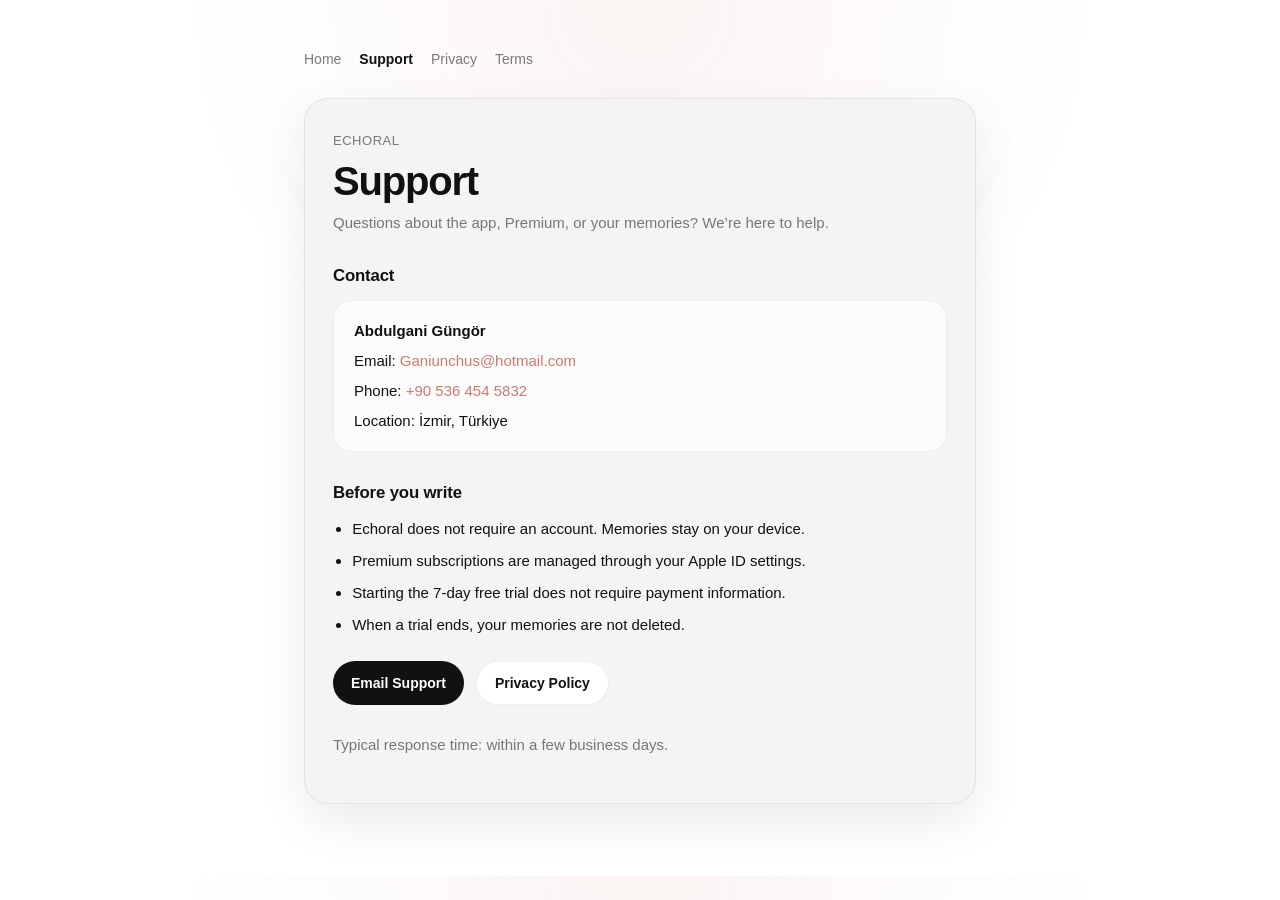
==== support.html @ ea6c5ae4 "Add Echoral legal and support pages" ====
<!DOCTYPE html>
<html lang="en">
<head>
  <meta charset="utf-8">
  <meta name="viewport" content="width=device-width, initial-scale=1">
  <title>Echoral Support</title>
  <meta name="description" content="Contact Echoral support for help with the app.">
  <link rel="stylesheet" href="style.css">
</head>
<body>
  <main class="wrap">
    <nav class="site-nav" aria-label="Legal">
      <a href="index.html">Home</a>
      <a href="support.html" aria-current="page">Support</a>
      <a href="privacy.html">Privacy</a>
      <a href="terms.html">Terms</a>
    </nav>

    <article class="card">
      <p class="eyebrow">Echoral</p>
      <h1>Support</h1>
      <p class="lede">Questions about the app, Premium, or your memories? We’re here to help.</p>

      <h2>Contact</h2>
      <div class="contact-block">
        <p><strong>Abdulgani Güngör</strong></p>
        <p>Email: <a href="mailto:Ganiunchus@hotmail.com">Ganiunchus@hotmail.com</a></p>
        <p>Phone: <a href="tel:+905364545832">+90 536 454 5832</a></p>
        <p>Location: İzmir, Türkiye</p>
      </div>

      <h2>Before you write</h2>
      <ul>
        <li>Echoral does not require an account. Memories stay on your device.</li>
        <li>Premium subscriptions are managed through your Apple ID settings.</li>
        <li>Starting the 7-day free trial does not require payment information.</li>
        <li>When a trial ends, your memories are not deleted.</li>
      </ul>

      <div class="actions">
        <a class="button" href="mailto:Ganiunchus@hotmail.com">Email Support</a>
        <a class="button secondary" href="privacy.html">Privacy Policy</a>
      </div>

      <footer>
        <p>Typical response time: within a few business days.</p>
      </footer>
    </article>
  </main>
</body>
</html>
---- style.css ----
:root {
  --ink: #111111;
  --muted: rgba(17, 17, 17, 0.55);
  --paper: #f5f4f2;
  --coral: #c97b6e;
  --white: #ffffff;
  --border: rgba(17, 17, 17, 0.07);
  --shadow: 0 18px 48px rgba(17, 17, 17, 0.08);
  --max: 720px;
}

* {
  box-sizing: border-box;
}

html {
  -webkit-text-size-adjust: 100%;
}

body {
  margin: 0;
  color: var(--ink);
  background:
    radial-gradient(circle at top, rgba(201, 123, 110, 0.08), transparent 42%),
    var(--white);
  font-family: -apple-system, BlinkMacSystemFont, "SF Pro Text", "Segoe UI", sans-serif;
  line-height: 1.6;
}

a {
  color: var(--coral);
  text-decoration: none;
}

a:hover {
  text-decoration: underline;
}

.wrap {
  max-width: var(--max);
  margin: 0 auto;
  padding: 48px 24px 72px;
}

.card {
  background: var(--paper);
  border: 1px solid var(--border);
  border-radius: 24px;
  box-shadow: var(--shadow);
  padding: 32px 28px;
}

.eyebrow {
  color: var(--muted);
  font-size: 13px;
  letter-spacing: 0.04em;
  text-transform: uppercase;
  margin: 0 0 8px;
}

h1 {
  margin: 0 0 8px;
  font-size: clamp(2rem, 5vw, 2.5rem);
  line-height: 1.08;
  letter-spacing: -0.03em;
}

.lede,
.meta {
  color: var(--muted);
  font-size: 15px;
}

.meta {
  margin: 0 0 28px;
}

nav.site-nav {
  display: flex;
  flex-wrap: wrap;
  gap: 12px 18px;
  margin-bottom: 28px;
  font-size: 14px;
}

nav.site-nav a {
  color: var(--muted);
}

nav.site-nav a[aria-current="page"] {
  color: var(--ink);
  font-weight: 600;
  text-decoration: none;
}

h2 {
  margin: 28px 0 10px;
  font-size: 1.05rem;
  letter-spacing: -0.01em;
}

p,
ul {
  margin: 0 0 14px;
  font-size: 15px;
}

ul {
  padding-left: 1.2rem;
}

li {
  margin-bottom: 8px;
}

.contact-block {
  margin-top: 8px;
  padding: 18px 20px;
  border-radius: 18px;
  background: rgba(255, 255, 255, 0.72);
  border: 1px solid var(--border);
}

.contact-block p {
  margin: 0 0 6px;
}

.contact-block p:last-child {
  margin-bottom: 0;
}

.actions {
  display: flex;
  flex-wrap: wrap;
  gap: 12px;
  margin-top: 24px;
}

.button {
  display: inline-flex;
  align-items: center;
  justify-content: center;
  min-height: 44px;
  padding: 0 18px;
  border-radius: 999px;
  background: var(--ink);
  color: var(--white);
  font-size: 14px;
  font-weight: 600;
  text-decoration: none;
}

.button.secondary {
  background: var(--white);
  color: var(--ink);
  border: 1px solid var(--border);
}

footer {
  margin-top: 28px;
  color: var(--muted);
  font-size: 13px;
}

@media (max-width: 640px) {
  .wrap {
    padding: 32px 18px 56px;
  }

  .card {
    padding: 24px 20px;
  }
}
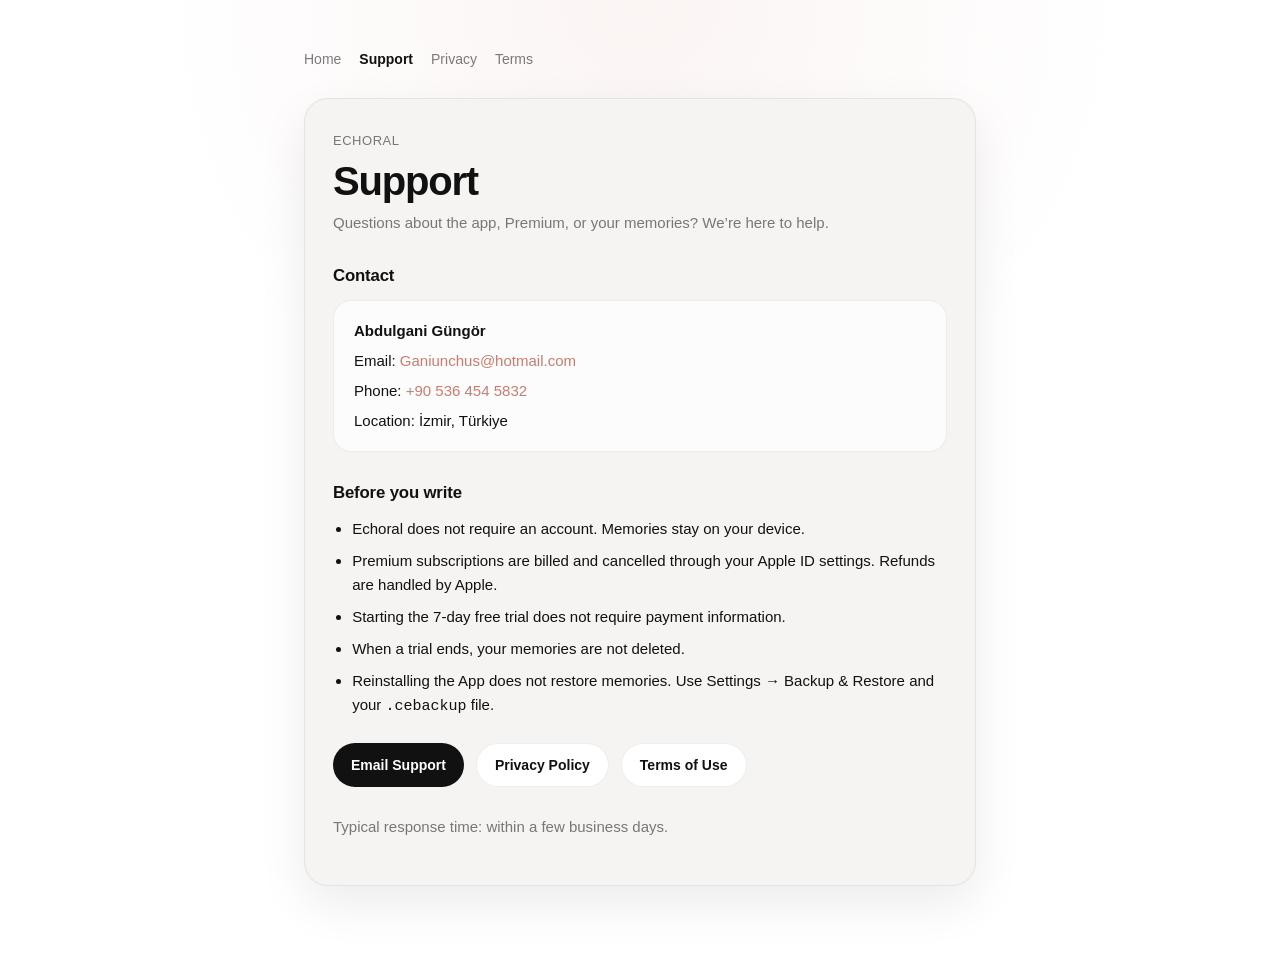
==== commit 4256961e: "Update Echoral privacy, terms, and support pages for App Store URLs. Co-authored-by: Cursor <cursora" ====
--- a/support.html
+++ b/support.html
@@ -32,14 +32,16 @@
       <h2>Before you write</h2>
       <ul>
         <li>Echoral does not require an account. Memories stay on your device.</li>
-        <li>Premium subscriptions are managed through your Apple ID settings.</li>
+        <li>Premium subscriptions are billed and cancelled through your Apple ID settings. Refunds are handled by Apple.</li>
         <li>Starting the 7-day free trial does not require payment information.</li>
         <li>When a trial ends, your memories are not deleted.</li>
+        <li>Reinstalling the App does not restore memories. Use Settings → Backup &amp; Restore and your <code>.cebackup</code> file.</li>
       </ul>
 
       <div class="actions">
         <a class="button" href="mailto:Ganiunchus@hotmail.com">Email Support</a>
         <a class="button secondary" href="privacy.html">Privacy Policy</a>
+        <a class="button secondary" href="terms.html">Terms of Use</a>
       </div>
 
       <footer>
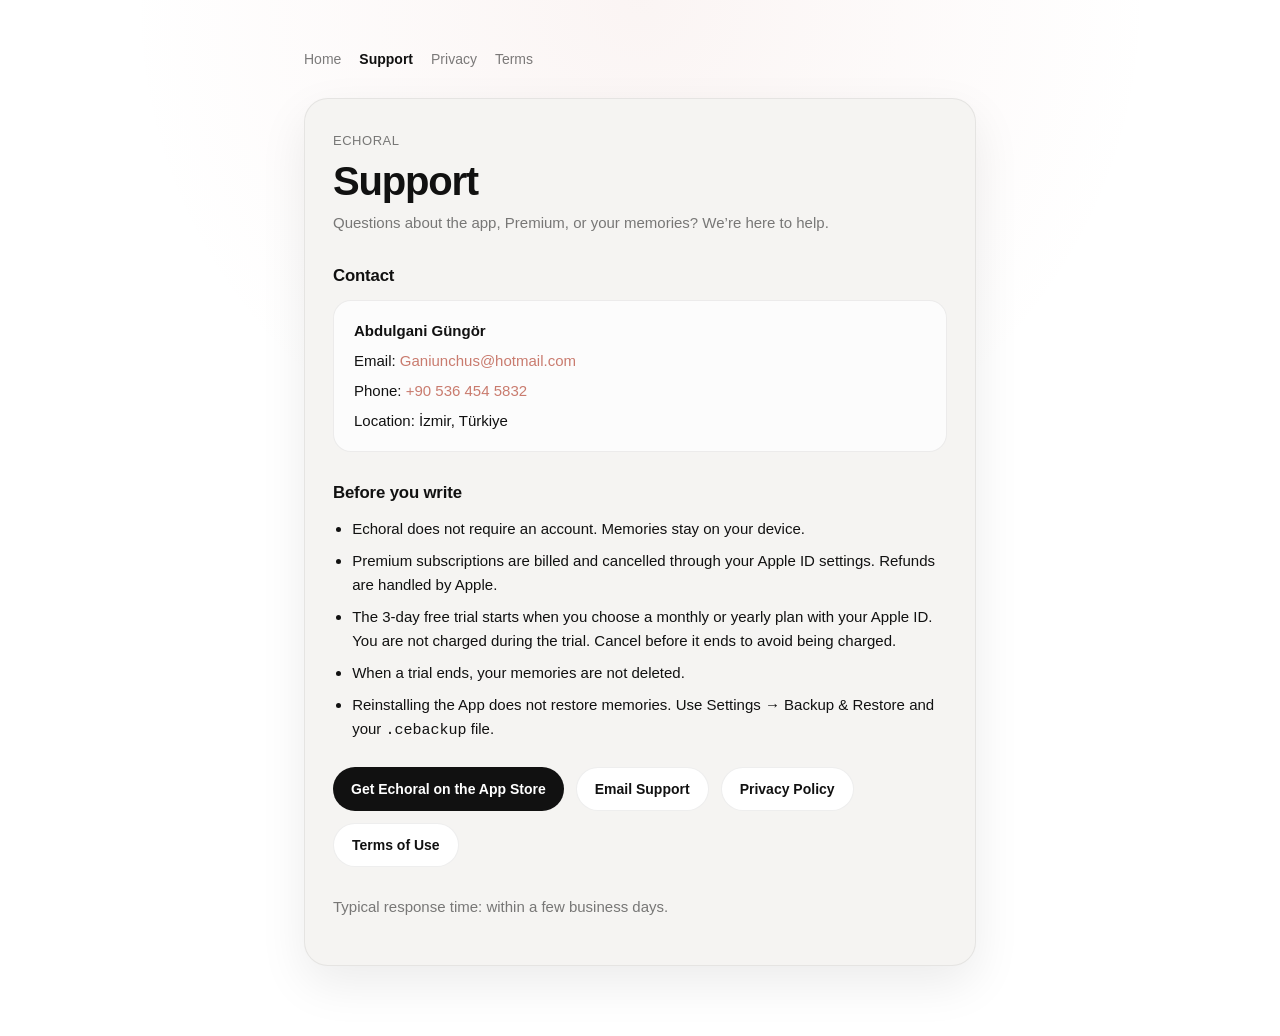
==== commit 6b4d1883: "Align legal pages with Memory Map, monthly/yearly prices, and the 3-day trial. Co-authored-by: Curso" ====
--- a/support.html
+++ b/support.html
@@ -33,13 +33,14 @@
       <ul>
         <li>Echoral does not require an account. Memories stay on your device.</li>
         <li>Premium subscriptions are billed and cancelled through your Apple ID settings. Refunds are handled by Apple.</li>
-        <li>Starting the 7-day free trial does not require payment information.</li>
+        <li>The 3-day free trial starts when you choose a monthly or yearly plan with your Apple ID. You are not charged during the trial. Cancel before it ends to avoid being charged.</li>
         <li>When a trial ends, your memories are not deleted.</li>
         <li>Reinstalling the App does not restore memories. Use Settings → Backup &amp; Restore and your <code>.cebackup</code> file.</li>
       </ul>
 
       <div class="actions">
-        <a class="button" href="mailto:Ganiunchus@hotmail.com">Email Support</a>
+        <a class="button" href="https://apps.apple.com/app/id6795982005">Get Echoral on the App Store</a>
+        <a class="button secondary" href="mailto:Ganiunchus@hotmail.com">Email Support</a>
         <a class="button secondary" href="privacy.html">Privacy Policy</a>
         <a class="button secondary" href="terms.html">Terms of Use</a>
       </div>
